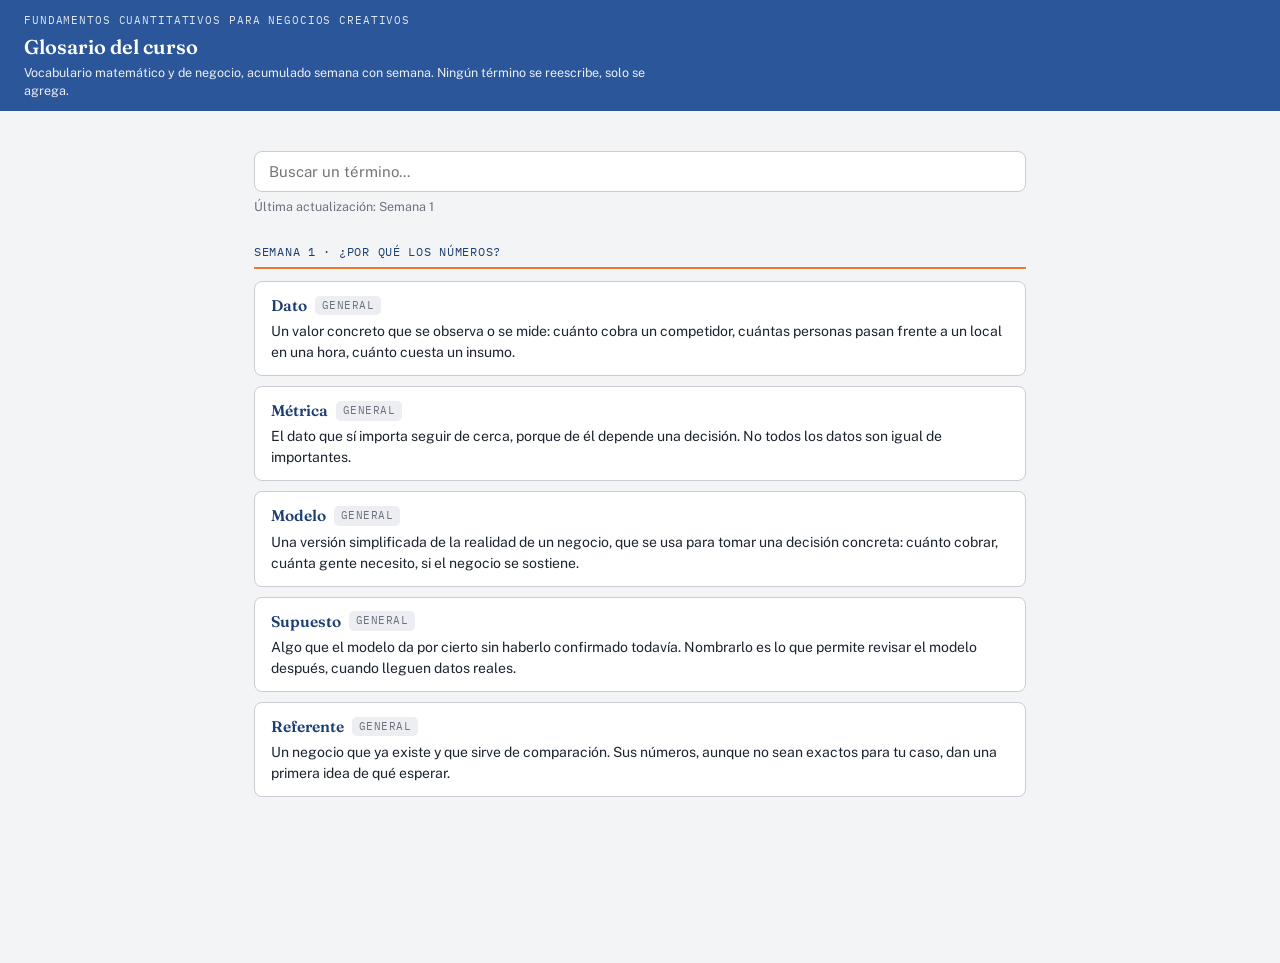
==== glosario/index.html @ 0efedb67 "config" ====
<!DOCTYPE html>
<html lang="es">
<head>
<meta charset="UTF-8">
<meta name="viewport" content="width=device-width, initial-scale=1.0">
<title>Glosario — Fundamentos Cuantitativos para Negocios Creativos</title>
<link rel="preconnect" href="https://fonts.googleapis.com">
<link href="https://fonts.googleapis.com/css2?family=Fraunces:opsz,wght@9..144,400;9..144,600;9..144,700&family=Public+Sans:wght@400;500;600&family=IBM+Plex+Mono:wght@400;500;600&display=swap" rel="stylesheet">
<link rel="stylesheet" href="../assets/styles.css">
<style>
  .glosario-main{ max-width:820px; margin:0 auto; padding:24px 24px 60px; }

  .buscador-wrap{ margin:16px 0 6px; }
  .buscador-wrap input{
    width:100%;
    border:1px solid var(--linea);
    border-radius:8px;
    padding:11px 14px;
    font-family:'Public Sans',sans-serif;
    font-size:15px;
    color:var(--tinta);
    background:#fff;
  }
  .buscador-wrap input:focus-visible{ outline:3px solid var(--naranja); outline-offset:1px; }
  .meta-nota{ font-size:12.5px; color:var(--gris-nota); margin-bottom:4px; }
  .sin-resultados{
    display:none;
    text-align:center;
    color:var(--gris-nota);
    font-size:14px;
    padding:30px 0;
  }

  .semana-seccion{ margin-top:26px; }
  .semana-titulo{
    font-family:'IBM Plex Mono',monospace;
    font-size:12px;
    letter-spacing:.06em;
    text-transform:uppercase;
    color:var(--azul-oscuro);
    border-bottom:2px solid var(--naranja);
    padding-bottom:6px;
    margin-bottom:12px;
  }

  .termino-card{
    background:#fff;
    border:1px solid var(--linea);
    border-radius:8px;
    padding:12px 16px;
    margin-bottom:10px;
  }
  .termino-header{
    display:flex;
    align-items:center;
    gap:8px;
    margin-bottom:4px;
  }
  .termino-header h3{ font-size:15.5px; margin:0; }
  .categoria-tag{
    font-family:'IBM Plex Mono',monospace;
    font-size:10.5px;
    letter-spacing:.04em;
    text-transform:uppercase;
    padding:2px 7px;
    border-radius:5px;
  }
  .categoria-tag.general{ background:var(--nota-fondo); color:var(--gris-nota); }
  .categoria-tag.matematico{ background:rgba(43,87,154,.1); color:var(--azul-oscuro); }
  .categoria-tag.negocio{ background:rgba(232,121,47,.12); color:var(--naranja-oscuro); }
  .termino-card p{ margin:0; font-size:14px; }
</style>
</head>
<body>

<header class="top">
  <div class="eyebrow">Fundamentos Cuantitativos para Negocios Creativos</div>
  <h1>Glosario del curso</h1>
  <div class="sub">Vocabulario matemático y de negocio, acumulado semana con semana. Ningún término se reescribe, solo se agrega.</div>
</header>

<main class="glosario-main">
  <div class="buscador-wrap">
    <input type="text" id="buscador" placeholder="Buscar un término..." oninput="filtrarGlosario()" aria-label="Buscar un término del glosario">
  </div>
  <div class="meta-nota">Última actualización: Semana 1</div>

  <div id="listaGlosario">

    <div class="semana-seccion" data-semana="1">
      <div class="semana-titulo">Semana 1 · ¿Por qué los números?</div>

      <div class="termino-card">
        <div class="termino-header"><h3>Dato</h3><span class="categoria-tag general">General</span></div>
        <p>Un valor concreto que se observa o se mide: cuánto cobra un competidor, cuántas personas pasan frente a un local en una hora, cuánto cuesta un insumo.</p>
      </div>

      <div class="termino-card">
        <div class="termino-header"><h3>Métrica</h3><span class="categoria-tag general">General</span></div>
        <p>El dato que sí importa seguir de cerca, porque de él depende una decisión. No todos los datos son igual de importantes.</p>
      </div>

      <div class="termino-card">
        <div class="termino-header"><h3>Modelo</h3><span class="categoria-tag general">General</span></div>
        <p>Una versión simplificada de la realidad de un negocio, que se usa para tomar una decisión concreta: cuánto cobrar, cuánta gente necesito, si el negocio se sostiene.</p>
      </div>

      <div class="termino-card">
        <div class="termino-header"><h3>Supuesto</h3><span class="categoria-tag general">General</span></div>
        <p>Algo que el modelo da por cierto sin haberlo confirmado todavía. Nombrarlo es lo que permite revisar el modelo después, cuando lleguen datos reales.</p>
      </div>

      <div class="termino-card">
        <div class="termino-header"><h3>Referente</h3><span class="categoria-tag general">General</span></div>
        <p>Un negocio que ya existe y que sirve de comparación. Sus números, aunque no sean exactos para tu caso, dan una primera idea de qué esperar.</p>
      </div>
    </div>

  </div>

  <div class="sin-resultados" id="sinResultados">No hay ningún término que coincida con tu búsqueda.</div>
</main>

<script>
function normalizar(texto){
  return texto.toLowerCase().normalize('NFD').replace(/[\u0300-\u036f]/g, '');
}

function filtrarGlosario(){
  const q = normalizar(document.getElementById('buscador').value.trim());
  const secciones = document.querySelectorAll('.semana-seccion');
  let algunResultado = false;

  secciones.forEach(seccion => {
    const cards = seccion.querySelectorAll('.termino-card');
    let visiblesEnSeccion = 0;

    cards.forEach(card => {
      const texto = normalizar(card.textContent);
      const coincide = q === '' || texto.includes(q);
      card.style.display = coincide ? '' : 'none';
      if(coincide) visiblesEnSeccion++;
    });

    seccion.style.display = visiblesEnSeccion > 0 ? '' : 'none';
    if(visiblesEnSeccion > 0) algunResultado = true;
  });

  document.getElementById('sinResultados').style.display = algunResultado ? 'none' : 'block';
}
</script>

</body>
</html>
---- assets/styles.css ----
/* Fundamentos Cuantitativos para Negocios Creativos — CENTRO */
/* Estilos compartidos de marca para todas las sesiones */

:root{
    --azul:#2B579A;
    --azul-oscuro:#1D3E73;
    --naranja:#E8792F;
    --naranja-oscuro:#C9601D;
    --tinta:#1C2430;
    --papel:#F3F4F6;
    --papel-carta:#FFFFFF;
    --linea:#C9CDD3;
    --gris-nota:#6B7280;
    --nota-fondo:#EDEEF1;
    --radio:10px;
  }
  *{box-sizing:border-box;}
  body{
    margin:0;
    background:var(--papel);
    color:var(--tinta);
    font-family:'Public Sans',sans-serif;
    line-height:1.5;
    padding-bottom:96px;
  }
  h1,h2,h3{
    font-family:'Fraunces',serif;
    font-weight:600;
    margin:0 0 .4em 0;
    color:var(--azul-oscuro);
  }
  .num{ font-family:'IBM Plex Mono',monospace; }

  /* ---------- Header ---------- */
  header.top{
    background:var(--azul);
    color:#fff;
    padding:12px 24px 10px;
  }
  header.top .eyebrow{
    font-family:'IBM Plex Mono',monospace;
    font-size:11px;
    letter-spacing:.08em;
    text-transform:uppercase;
    opacity:.85;
    margin-bottom:3px;
  }
  header.top h1{ color:#fff; font-size:20px; margin-bottom:2px;}
  header.top .sub{ font-size:12.5px; opacity:.9; max-width:640px;}
  .alumno-field{
    margin-top:8px;
    display:flex;
    align-items:center;
    gap:8px;
    flex-wrap:wrap;
  }
  .alumno-field label{ font-size:13px; opacity:.9;}
  .alumno-field input{
    background:rgba(255,255,255,.12);
    border:1px solid rgba(255,255,255,.4);
    border-radius:6px;
    padding:7px 10px;
    color:#fff;
    font-family:'Public Sans',sans-serif;
    font-size:14px;
    min-width:220px;
  }
  .alumno-field input::placeholder{ color:rgba(255,255,255,.65);}

  /* ---------- Tabs ---------- */
  nav.tabs{
    display:flex;
    gap:4px;
    padding:0 24px;
    background:var(--azul);
    border-bottom:3px solid var(--naranja);
  }
  nav.tabs button{
    font-family:'Fraunces',serif;
    font-size:14px;
    font-weight:600;
    padding:8px 16px;
    background:rgba(255,255,255,.08);
    color:rgba(255,255,255,.75);
    border:none;
    border-radius:8px 8px 0 0;
    cursor:pointer;
    transition:background .15s ease,color .15s ease;
  }
  nav.tabs button.active{
    background:var(--papel);
    color:var(--azul-oscuro);
  }
  nav.tabs button:focus-visible{ outline:3px solid var(--naranja); outline-offset:-3px;}

  .progreso-bar{
    padding:6px 24px;
    background:#fff;
    border-bottom:1px solid var(--linea);
    display:flex;
    align-items:center;
    gap:10px;
    font-family:'IBM Plex Mono',monospace;
    font-size:12px;
    color:var(--gris-nota);
  }
  .progreso-track{
    flex:1;
    max-width:220px;
    height:6px;
    background:var(--linea);
    border-radius:99px;
    overflow:hidden;
  }
  .progreso-fill{
    height:100%;
    background:var(--naranja);
    transition:width .3s ease;
  }

  main{ max-width:1080px; margin:0 auto; padding:16px 24px 0;}
  section.panel{ display:none; }
  section.panel.active{ display:block; }

  .grid-two{
    display:grid;
    grid-template-columns:1fr 1fr;
    gap:14px;
    align-items:start;
  }
  @media (max-width:820px){
    .grid-two{ grid-template-columns:1fr; }
  }

  .grid-two-parejo{ align-items:stretch; }
  .grid-two-parejo .card{ display:flex; flex-direction:column; }

  .card{
    background:var(--papel-carta);
    border:1px solid var(--linea);
    border-radius:var(--radio);
    padding:13px 16px;
  }
  .card h3{ font-size:15px; margin-bottom:6px; }
  .card .fuente{
    font-size:11.5px;
    color:var(--gris-nota);
    font-style:italic;
    margin-top:7px;
    border-top:1px dashed var(--linea);
    padding-top:6px;
  }
  .card .fuente a{ color:var(--azul); font-style:normal; }
  .card p{ margin:0 0 6px 0; font-size:13.5px;}

  .ejemplo-tag{
    display:inline-block;
    font-family:'IBM Plex Mono',monospace;
    font-size:10.5px;
    letter-spacing:.05em;
    text-transform:uppercase;
    background:var(--nota-fondo);
    color:var(--gris-nota);
    padding:2px 7px;
    border-radius:5px;
  }

  label.field-label{
    display:block;
    font-size:13px;
    font-weight:600;
    margin:9px 0 4px;
    color:var(--azul-oscuro);
  }
  label.field-label .hint{
    display:block;
    font-weight:400;
    font-size:12.5px;
    color:var(--gris-nota);
    margin-top:2px;
  }
  input[type="text"], input[type="number"], textarea{
    width:100%;
    border:1px solid var(--linea);
    border-radius:7px;
    padding:9px 11px;
    font-family:'Public Sans',sans-serif;
    font-size:14.5px;
    color:var(--tinta);
    background:#fff;
  }
  textarea{ min-height:64px; resize:vertical; }
  input:focus-visible, textarea:focus-visible, button:focus-visible{
    outline:3px solid var(--naranja);
    outline-offset:1px;
  }

  input[type="range"]{
    width:100%;
    accent-color:var(--azul);
    margin-top:4px;
  }
  .slider-row{ margin:8px 0;}
  .slider-row .valores{
    display:flex;
    justify-content:space-between;
    font-family:'IBM Plex Mono',monospace;
    font-size:13px;
    color:var(--azul-oscuro);
    margin-bottom:2px;
  }
  .slider-row .banda{
    font-size:11px;
    color:var(--gris-nota);
    margin-top:2px;
  }

  /* ---------- Ticket / recibo ---------- */
  .ticket-wrap{ margin-top:10px; }
  .ticket{
    background:#fff;
    border:1px solid var(--linea);
    border-radius:2px;
    padding:12px 14px 10px;
    font-family:'IBM Plex Mono',monospace;
    font-size:13px;
    position:relative;
    box-shadow:0 2px 0 rgba(0,0,0,.03);
  }
  .ticket::before{
    content:"";
    position:absolute;
    top:-1px; left:0; right:0; height:8px;
    background-image:radial-gradient(circle at 6px 4px, var(--papel) 4px, transparent 4.5px);
    background-size:12px 8px;
    background-repeat:repeat-x;
  }
  .ticket .titulo-ticket{
    text-align:center;
    font-weight:600;
    letter-spacing:.06em;
    text-transform:uppercase;
    font-size:12px;
    color:var(--azul-oscuro);
    margin-bottom:10px;
  }
  .ticket .fila{
    display:flex;
    justify-content:space-between;
    padding:3px 0;
  }
  .ticket .fila.total{
    border-top:1px dashed var(--linea);
    margin-top:6px;
    padding-top:8px;
    font-weight:600;
    color:var(--naranja-oscuro);
  }
  .ticket .formula{
    font-size:11.5px;
    color:var(--gris-nota);
    text-align:center;
    margin-top:10px;
    font-family:'Public Sans',sans-serif;
    font-style:italic;
  }

  /* ---------- Desplegable de material de referencia ---------- */
  .ref-colapsable{ cursor:default; }
  .ref-colapsable summary{
    cursor:pointer;
    list-style:none;
    font-family:'Fraunces',serif;
    font-weight:600;
    font-size:15px;
    color:var(--azul-oscuro);
    display:flex;
    align-items:center;
    gap:8px;
    padding:2px 0;
  }
  .ref-colapsable summary::-webkit-details-marker{ display:none; }
  .ref-colapsable summary::before{
    content:"▸";
    color:var(--naranja);
    font-size:13px;
    transition:transform .15s ease;
  }
  .ref-colapsable[open] summary::before{ transform:rotate(90deg); }
  .ref-colapsable .resumen-corto{
    font-family:'Public Sans',sans-serif;
    font-weight:400;
    font-size:12.5px;
    color:var(--gris-nota);
  }
  .ref-colapsable .ref-contenido{ margin-top:8px; }

  /* ---------- Ícono de advertencia con tooltip ---------- */
  .warning-icon{
    display:none;
    position:relative;
    margin-left:6px;
    color:var(--naranja-oscuro);
    cursor:help;
    font-size:13px;
  }
  .warning-icon.visible{ display:inline-block; }
  .warning-icon .tooltip-texto{
    visibility:hidden;
    opacity:0;
    position:absolute;
    right:0;
    top:130%;
    width:220px;
    background:#fff;
    border:1px solid var(--linea);
    border-radius:6px;
    padding:8px 10px;
    font-size:12px;
    line-height:1.4;
    color:var(--tinta);
    font-family:'Public Sans',sans-serif;
    font-weight:400;
    text-align:left;
    box-shadow:0 4px 12px rgba(0,0,0,.15);
    z-index:30;
    transition:opacity .15s ease;
  }
  .warning-icon:hover .tooltip-texto,
  .warning-icon:focus .tooltip-texto{
    visibility:visible;
    opacity:1;
  }

  .reflexion-card{ margin-top:12px; }

  /* ---------- Tres tickets, en fila horizontal ---------- */
  .tickets-trio{
    display:grid;
    grid-template-columns:1fr 1.15fr 1fr;
    gap:10px;
    align-items:start;
    margin-top:8px;
  }
  @media (max-width:820px){
    .tickets-trio{ grid-template-columns:1fr; }
  }
  .ticket-fijo{ opacity:.88; }
  .ticket-fijo .titulo-ticket{ color:var(--gris-nota); }
  .ticket-editable{ border-color:var(--azul); box-shadow:0 0 0 2px rgba(43,87,154,.08); }
  .ticket-caption{
    font-size:12px;
    color:var(--gris-nota);
    margin:5px 4px 0;
    text-align:center;
    font-style:italic;
  }

  .grafica-columna{ display:flex; flex-direction:column; gap:10px; }

  /* ---------- Gráfico de barras ---------- */
  .barchart{ width:100%; height:auto; }
  .bar-label{
    font-family:'Public Sans',sans-serif;
    font-size:11px;
    fill:var(--tinta);
  }
  .bar-value{
    font-family:'IBM Plex Mono',monospace;
    font-size:11px;
    font-weight:600;
    fill:var(--azul-oscuro);
    text-anchor:end;
  }
  .bar-track{ fill:var(--nota-fondo); }
  .bar-fill-fijo{ fill:var(--gris-nota); opacity:.55; }
  .bar-fill-editable{ fill:var(--azul); }

  /* ---------- Gauge ---------- */
  .gauge-wrap{ margin:0; }
  .gauge-etiquetas{
    display:flex;
    justify-content:space-between;
    font-size:12px;
    color:var(--gris-nota);
    margin-bottom:4px;
  }
  .gauge-track{
    position:relative;
    height:10px;
    background:var(--nota-fondo);
    border:1px solid var(--linea);
    border-radius:99px;
  }
  .gauge-marcador{
    position:absolute;
    top:-4px;
    width:18px; height:18px;
    border-radius:50%;
    background:var(--azul);
    border:2px solid #fff;
    box-shadow:0 1px 4px rgba(0,0,0,.25);
    transform:translateX(-50%);
    transition:left .2s ease;
  }
  .gauge-fuera{
    font-size:12px;
    color:var(--naranja-oscuro);
    margin-top:6px;
    text-align:center;
    min-height:16px;
  }

  /* ---------- Botón flotante ---------- */
  .fab{
    position:fixed;
    bottom:22px; right:22px;
    background:var(--naranja);
    color:#fff;
    border:none;
    border-radius:99px;
    padding:14px 22px;
    font-family:'Fraunces',serif;
    font-weight:600;
    font-size:15px;
    cursor:pointer;
    box-shadow:0 6px 16px rgba(232,121,47,.4);
    display:flex;
    align-items:center;
    gap:8px;
    transition:transform .15s ease, background .15s ease;
  }
  .fab:hover{ background:var(--naranja-oscuro); transform:translateY(-1px); }

  .footer-nota{
    text-align:center;
    font-size:12px;
    color:var(--gris-nota);
    padding:26px 24px 8px;
  }

  /* ---------- Acordeón ---------- */
  .acordeon{
    max-width:1080px;
    margin:36px auto 0;
    padding:0 24px;
  }
  .acordeon details{
    background:#fff;
    border:1px solid var(--linea);
    border-radius:var(--radio);
    margin-bottom:10px;
    padding:2px 16px;
  }
  .acordeon summary{
    font-family:'Fraunces',serif;
    font-weight:600;
    font-size:15px;
    color:var(--azul-oscuro);
    padding:12px 0;
    cursor:pointer;
    list-style:none;
    display:flex;
    align-items:center;
    gap:8px;
  }
  .acordeon summary::-webkit-details-marker{ display:none; }
  .acordeon summary::before{
    content:"+";
    color:var(--naranja);
    font-size:18px;
    width:16px;
  }
  .acordeon details[open] summary::before{ content:"–"; }
  .acordeon-contenido{
    padding:0 0 16px;
    font-size:14px;
  }
  .rubrica-tabla{
    width:100%;
    border-collapse:collapse;
    margin-top:10px;
    font-size:13px;
  }
  .rubrica-tabla th, .rubrica-tabla td{
    border:1px solid var(--linea);
    padding:8px 10px;
    text-align:left;
    vertical-align:top;
  }
  .rubrica-tabla th{
    background:var(--nota-fondo);
    color:var(--azul-oscuro);
    font-family:'Public Sans',sans-serif;
  }
  .bib-lista{
    margin:8px 0 0;
    padding-left:20px;
    font-size:13.5px;
  }
  .bib-lista li{ margin-bottom:6px; }
  .bib-lista a{ color:var(--azul); }

  @media (prefers-reduced-motion: reduce){
    *{ transition:none !important; }
  }
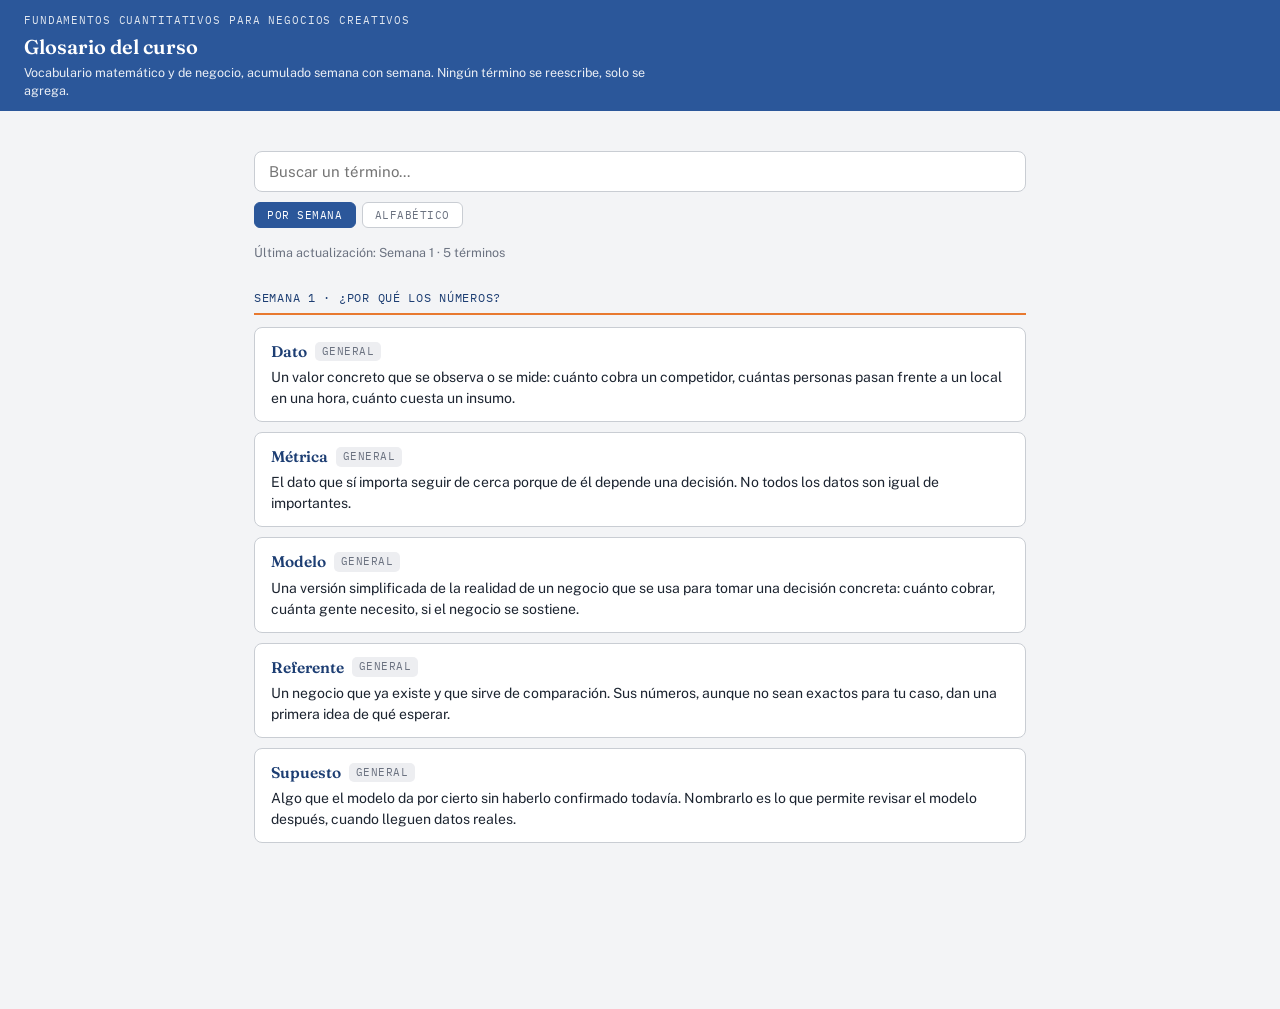
==== commit 2993aefe: "Glosario ok" ====
--- a/glosario/index.html
+++ b/glosario/index.html
@@ -10,7 +10,7 @@
 <style>
   .glosario-main{ max-width:820px; margin:0 auto; padding:24px 24px 60px; }
 
-  .buscador-wrap{ margin:16px 0 6px; }
+  .buscador-wrap{ margin:16px 0 10px; }
   .buscador-wrap input{
     width:100%;
     border:1px solid var(--linea);
@@ -22,15 +22,58 @@
     background:#fff;
   }
   .buscador-wrap input:focus-visible{ outline:3px solid var(--naranja); outline-offset:1px; }
-  .meta-nota{ font-size:12.5px; color:var(--gris-nota); margin-bottom:4px; }
-  .sin-resultados{
-    display:none;
-    text-align:center;
+
+  .vista-toggle{ display:flex; gap:6px; margin-bottom:16px; }
+  .vista-btn{
+    font-family:'IBM Plex Mono',monospace;
+    font-size:11px;
+    letter-spacing:.05em;
+    text-transform:uppercase;
+    padding:5px 12px;
+    border-radius:6px;
+    border:1px solid var(--linea);
+    background:#fff;
     color:var(--gris-nota);
-    font-size:14px;
-    padding:30px 0;
-  }
-
+    cursor:pointer;
+    transition:background .12s, color .12s, border-color .12s;
+  }
+  .vista-btn.activo{ background:var(--azul); color:#fff; border-color:var(--azul); }
+
+  .meta-nota{ font-size:12.5px; color:var(--gris-nota); margin-bottom:18px; }
+
+  /* Tarjetas */
+  .termino-card{
+    background:#fff;
+    border:1px solid var(--linea);
+    border-radius:8px;
+    padding:12px 16px;
+    margin-bottom:10px;
+  }
+  .termino-header{ display:flex; align-items:center; gap:8px; margin-bottom:4px; flex-wrap:wrap; }
+  .termino-header h3{ font-size:15.5px; margin:0; }
+  .categoria-tag{
+    font-family:'IBM Plex Mono',monospace;
+    font-size:10.5px;
+    letter-spacing:.04em;
+    text-transform:uppercase;
+    padding:2px 7px;
+    border-radius:5px;
+  }
+  .categoria-tag.general{ background:var(--nota-fondo); color:var(--gris-nota); }
+  .categoria-tag.matematico{ background:rgba(43,87,154,.1); color:var(--azul-oscuro); }
+  .categoria-tag.negocio{ background:rgba(232,121,47,.12); color:var(--naranja-oscuro); }
+  .semana-pill{
+    font-family:'IBM Plex Mono',monospace;
+    font-size:10px;
+    background:var(--nota-fondo);
+    color:var(--gris-nota);
+    padding:2px 7px;
+    border-radius:5px;
+    margin-left:auto;
+  }
+  .termino-card p{ margin:0; font-size:14px; }
+
+  /* Vista por semana */
   .semana-seccion{ margin-top:26px; }
   .semana-titulo{
     font-family:'IBM Plex Mono',monospace;
@@ -43,32 +86,27 @@
     margin-bottom:12px;
   }
 
-  .termino-card{
-    background:#fff;
-    border:1px solid var(--linea);
-    border-radius:8px;
-    padding:12px 16px;
+  /* Vista alfabética */
+  .letra-grupo{ margin-top:24px; }
+  .letra-header{
+    font-family:'Fraunces',serif;
+    font-size:26px;
+    font-weight:600;
+    color:var(--azul);
+    border-bottom:2px solid var(--naranja);
+    padding-bottom:4px;
     margin-bottom:10px;
-  }
-  .termino-header{
-    display:flex;
-    align-items:center;
-    gap:8px;
-    margin-bottom:4px;
-  }
-  .termino-header h3{ font-size:15.5px; margin:0; }
-  .categoria-tag{
-    font-family:'IBM Plex Mono',monospace;
-    font-size:10.5px;
-    letter-spacing:.04em;
-    text-transform:uppercase;
-    padding:2px 7px;
-    border-radius:5px;
-  }
-  .categoria-tag.general{ background:var(--nota-fondo); color:var(--gris-nota); }
-  .categoria-tag.matematico{ background:rgba(43,87,154,.1); color:var(--azul-oscuro); }
-  .categoria-tag.negocio{ background:rgba(232,121,47,.12); color:var(--naranja-oscuro); }
-  .termino-card p{ margin:0; font-size:14px; }
+    line-height:1;
+  }
+
+  .sin-resultados{
+    display:none;
+    text-align:center;
+    color:var(--gris-nota);
+    font-size:14px;
+    padding:30px 0;
+  }
+  .cargando{ text-align:center; color:var(--gris-nota); padding:40px 0; font-size:14px; }
 </style>
 </head>
 <body>
@@ -81,73 +119,157 @@
 
 <main class="glosario-main">
   <div class="buscador-wrap">
-    <input type="text" id="buscador" placeholder="Buscar un término..." oninput="filtrarGlosario()" aria-label="Buscar un término del glosario">
+    <input type="text" id="buscador" placeholder="Buscar un término..." oninput="filtrar()" aria-label="Buscar un término del glosario">
   </div>
-  <div class="meta-nota">Última actualización: Semana 1</div>
-
-  <div id="listaGlosario">
-
-    <div class="semana-seccion" data-semana="1">
-      <div class="semana-titulo">Semana 1 · ¿Por qué los números?</div>
-
-      <div class="termino-card">
-        <div class="termino-header"><h3>Dato</h3><span class="categoria-tag general">General</span></div>
-        <p>Un valor concreto que se observa o se mide: cuánto cobra un competidor, cuántas personas pasan frente a un local en una hora, cuánto cuesta un insumo.</p>
-      </div>
-
-      <div class="termino-card">
-        <div class="termino-header"><h3>Métrica</h3><span class="categoria-tag general">General</span></div>
-        <p>El dato que sí importa seguir de cerca, porque de él depende una decisión. No todos los datos son igual de importantes.</p>
-      </div>
-
-      <div class="termino-card">
-        <div class="termino-header"><h3>Modelo</h3><span class="categoria-tag general">General</span></div>
-        <p>Una versión simplificada de la realidad de un negocio, que se usa para tomar una decisión concreta: cuánto cobrar, cuánta gente necesito, si el negocio se sostiene.</p>
-      </div>
-
-      <div class="termino-card">
-        <div class="termino-header"><h3>Supuesto</h3><span class="categoria-tag general">General</span></div>
-        <p>Algo que el modelo da por cierto sin haberlo confirmado todavía. Nombrarlo es lo que permite revisar el modelo después, cuando lleguen datos reales.</p>
-      </div>
-
-      <div class="termino-card">
-        <div class="termino-header"><h3>Referente</h3><span class="categoria-tag general">General</span></div>
-        <p>Un negocio que ya existe y que sirve de comparación. Sus números, aunque no sean exactos para tu caso, dan una primera idea de qué esperar.</p>
-      </div>
-    </div>
-
+
+  <div class="vista-toggle">
+    <button class="vista-btn activo" id="btnSemana" onclick="cambiarVista('semana')">Por semana</button>
+    <button class="vista-btn" id="btnAlfabetico" onclick="cambiarVista('alfabetico')">Alfabético</button>
   </div>
 
+  <div class="meta-nota" id="metaNota">Cargando…</div>
+
+  <div id="contenido"><div class="cargando">Cargando glosario…</div></div>
   <div class="sin-resultados" id="sinResultados">No hay ningún término que coincida con tu búsqueda.</div>
 </main>
 
 <script>
-function normalizar(texto){
-  return texto.toLowerCase().normalize('NFD').replace(/[\u0300-\u036f]/g, '');
-}
-
-function filtrarGlosario(){
-  const q = normalizar(document.getElementById('buscador').value.trim());
-  const secciones = document.querySelectorAll('.semana-seccion');
-  let algunResultado = false;
-
-  secciones.forEach(seccion => {
-    const cards = seccion.querySelectorAll('.termino-card');
-    let visiblesEnSeccion = 0;
-
-    cards.forEach(card => {
-      const texto = normalizar(card.textContent);
-      const coincide = q === '' || texto.includes(q);
+var terminos = [];
+var vistaActual = 'semana';
+
+/* ── Parseo CSV ── */
+function parsearCSV(texto){
+  var lineas = texto.trim().split('\n');
+  var encabezados = lineas[0].split(',');
+  return lineas.slice(1).map(function(linea){
+    // Manejo básico de campos con comas dentro de comillas
+    var cols = [];
+    var dentro = false;
+    var actual = '';
+    for(var i = 0; i < linea.length; i++){
+      var c = linea[i];
+      if(c === '"'){ dentro = !dentro; }
+      else if(c === ',' && !dentro){ cols.push(actual); actual = ''; }
+      else { actual += c; }
+    }
+    cols.push(actual);
+    var obj = {};
+    encabezados.forEach(function(h, i){ obj[h.trim()] = (cols[i] || '').trim(); });
+    return obj;
+  }).filter(function(r){ return r.termino; });
+}
+
+function normalizar(t){
+  return t.toLowerCase().normalize('NFD').replace(/[\u0300-\u036f]/g,'');
+}
+
+/* ── Construir tarjeta ── */
+function crearCard(t, mostrarSemana){
+  var cat = t.categoria || 'general';
+  var catLabel = cat.charAt(0).toUpperCase() + cat.slice(1);
+  var pill = mostrarSemana
+    ? '<span class="semana-pill">Sem. ' + t.semana + '</span>'
+    : '';
+  return '<div class="termino-card">' +
+    '<div class="termino-header">' +
+      '<h3>' + t.termino + '</h3>' +
+      '<span class="categoria-tag ' + cat + '">' + catLabel + '</span>' +
+      pill +
+    '</div>' +
+    '<p>' + t.definicion + '</p>' +
+  '</div>';
+}
+
+/* ── Render por semana ── */
+function renderSemana(lista){
+  var grupos = {};
+  var orden  = [];
+  lista.forEach(function(t){
+    var key = 'sem' + t.semana;
+    if(!grupos[key]){ grupos[key] = { semana: t.semana, titulo: t.semana_titulo, items: [] }; orden.push(key); }
+    grupos[key].items.push(t);
+  });
+  return orden.map(function(key){
+    var g = grupos[key];
+    return '<div class="semana-seccion" data-semana="' + g.semana + '">' +
+      '<div class="semana-titulo">Semana ' + g.semana + ' · ' + g.titulo + '</div>' +
+      g.items.map(function(t){ return crearCard(t, false); }).join('') +
+    '</div>';
+  }).join('');
+}
+
+/* ── Render alfabético ── */
+function renderAlfabetico(lista){
+  var ordenados = lista.slice().sort(function(a,b){
+    return normalizar(a.termino).localeCompare(normalizar(b.termino), 'es');
+  });
+  var grupos = {};
+  var letras = [];
+  ordenados.forEach(function(t){
+    var letra = normalizar(t.termino[0]).toUpperCase();
+    if(!grupos[letra]){ grupos[letra] = []; letras.push(letra); }
+    grupos[letra].push(t);
+  });
+  return letras.map(function(letra){
+    return '<div class="letra-grupo" data-letra="' + letra + '">' +
+      '<div class="letra-header">' + letra + '</div>' +
+      grupos[letra].map(function(t){ return crearCard(t, true); }).join('') +
+    '</div>';
+  }).join('');
+}
+
+/* ── Cambio de vista ── */
+function cambiarVista(vista){
+  vistaActual = vista;
+  document.getElementById('btnSemana').classList.toggle('activo', vista === 'semana');
+  document.getElementById('btnAlfabetico').classList.toggle('activo', vista === 'alfabetico');
+  renderContenido(terminos);
+  filtrar();
+}
+
+function renderContenido(lista){
+  document.getElementById('contenido').innerHTML =
+    vistaActual === 'semana' ? renderSemana(lista) : renderAlfabetico(lista);
+}
+
+/* ── Filtrado ── */
+function filtrar(){
+  var q = normalizar(document.getElementById('buscador').value.trim());
+  var grupos = document.querySelectorAll('#contenido .semana-seccion, #contenido .letra-grupo');
+  var algunResultado = false;
+
+  grupos.forEach(function(grupo){
+    var cards = grupo.querySelectorAll('.termino-card');
+    var visibles = 0;
+    cards.forEach(function(card){
+      var coincide = !q || normalizar(card.textContent).includes(q);
       card.style.display = coincide ? '' : 'none';
-      if(coincide) visiblesEnSeccion++;
+      if(coincide) visibles++;
     });
-
-    seccion.style.display = visiblesEnSeccion > 0 ? '' : 'none';
-    if(visiblesEnSeccion > 0) algunResultado = true;
+    grupo.style.display = visibles > 0 ? '' : 'none';
+    if(visibles > 0) algunResultado = true;
   });
 
   document.getElementById('sinResultados').style.display = algunResultado ? 'none' : 'block';
 }
+
+/* ── Carga del CSV ── */
+fetch('terminos.csv')
+  .then(function(r){ return r.text(); })
+  .then(function(texto){
+    terminos = parsearCSV(texto);
+
+    // Meta nota con semana máxima
+    var maxSemana = terminos.reduce(function(m, t){ return Math.max(m, parseInt(t.semana)||0); }, 0);
+    document.getElementById('metaNota').textContent = 'Última actualización: Semana ' + maxSemana + ' · ' + terminos.length + ' términos';
+
+    renderContenido(terminos);
+    filtrar();
+  })
+  .catch(function(){
+    document.getElementById('contenido').innerHTML =
+      '<p style="color:var(--gris-nota);text-align:center;padding:30px 0;">No se pudo cargar el glosario. Abre la página desde un servidor local.</p>';
+  });
 </script>
 
 </body>
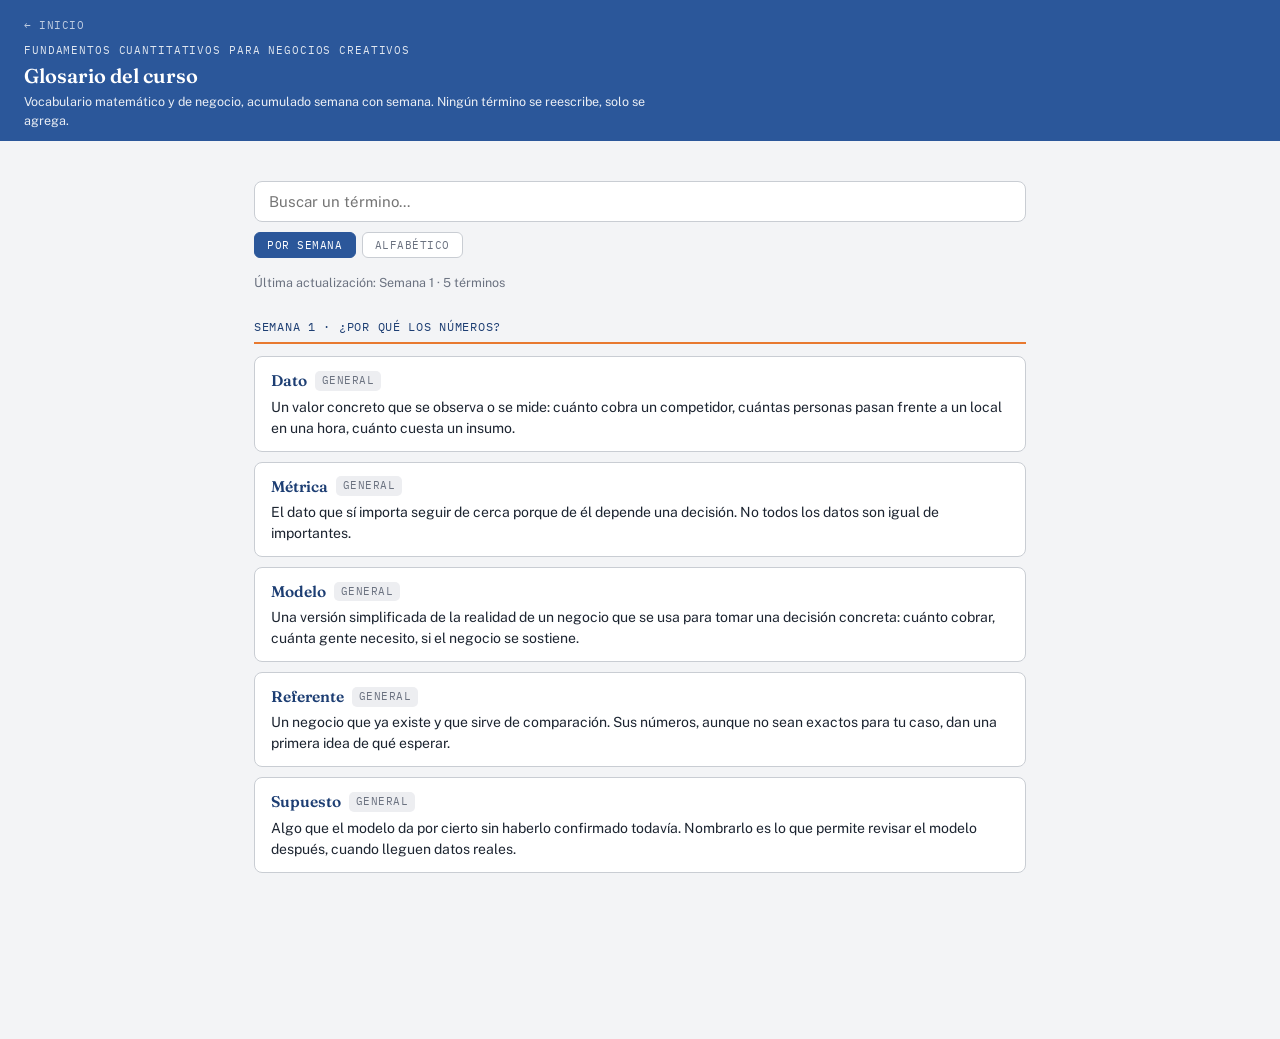
==== commit 6b9d2b84: "links a landing" ====
--- a/glosario/index.html
+++ b/glosario/index.html
@@ -112,6 +112,7 @@
 <body>
 
 <header class="top">
+  <a href="../index.html" class="nav-back">← Inicio</a>
   <div class="eyebrow">Fundamentos Cuantitativos para Negocios Creativos</div>
   <h1>Glosario del curso</h1>
   <div class="sub">Vocabulario matemático y de negocio, acumulado semana con semana. Ningún término se reescribe, solo se agrega.</div>
--- a/assets/styles.css
+++ b/assets/styles.css
@@ -31,6 +31,21 @@
   }
   .num{ font-family:'IBM Plex Mono',monospace; }
 
+  /* ---------- Back nav ---------- */
+  .nav-back{
+    display:inline-flex;
+    align-items:center;
+    gap:4px;
+    font-family:'IBM Plex Mono',monospace;
+    font-size:11px;
+    letter-spacing:.05em;
+    text-transform:uppercase;
+    color:rgba(255,255,255,.7);
+    text-decoration:none;
+    margin-bottom:8px;
+  }
+  .nav-back:hover{ color:#fff; }
+
   /* ---------- Header ---------- */
   header.top{
     background:var(--azul);
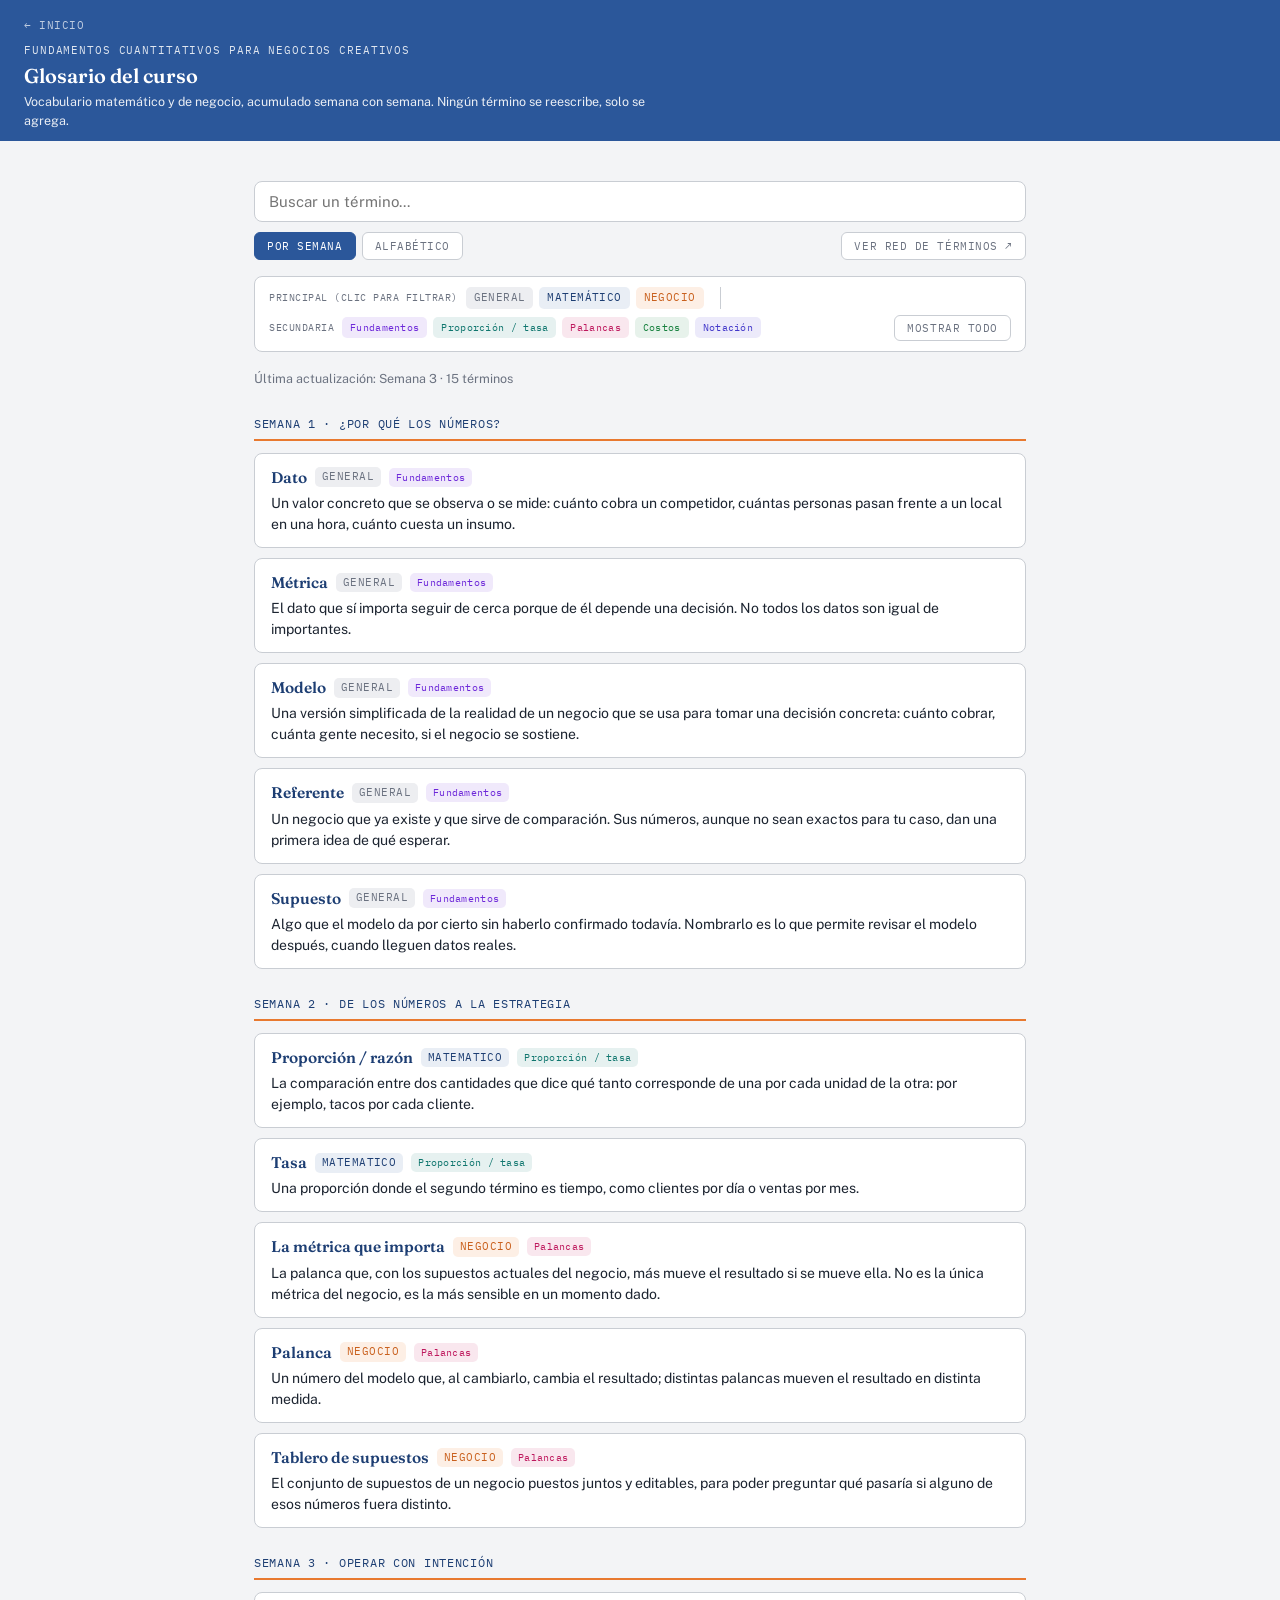
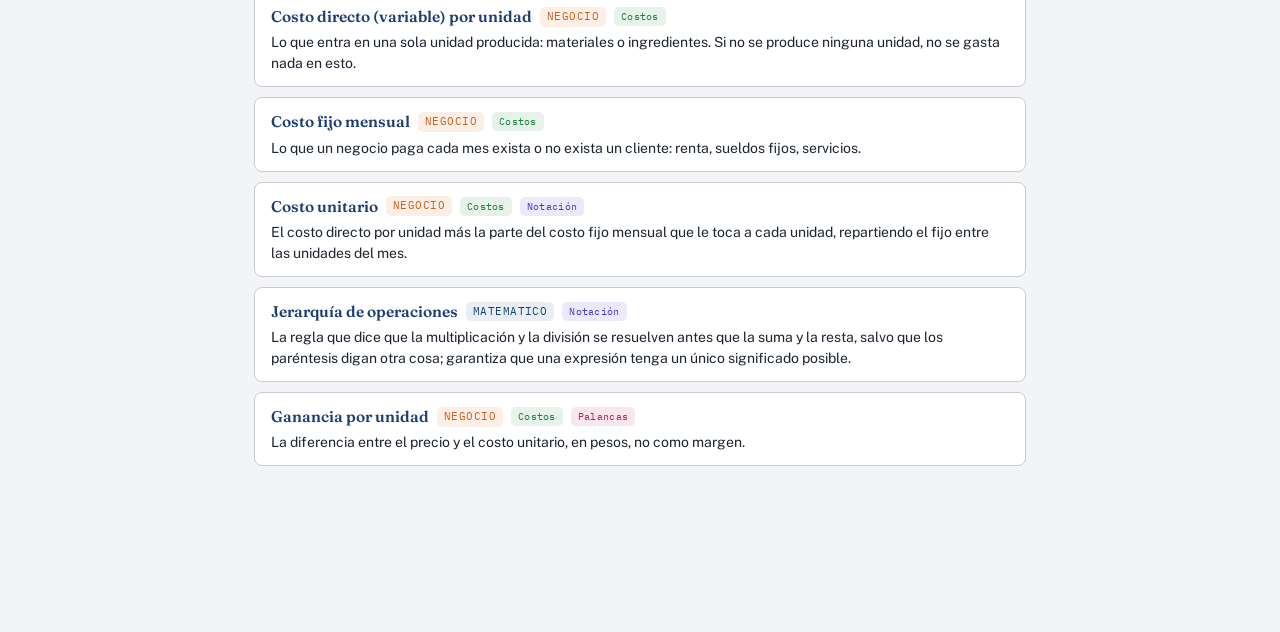
==== commit 505b768f: "S2 y 3" ====
--- a/glosario/index.html
+++ b/glosario/index.html
@@ -3,7 +3,7 @@
 <head>
 <meta charset="UTF-8">
 <meta name="viewport" content="width=device-width, initial-scale=1.0">
-<title>Glosario — Fundamentos Cuantitativos para Negocios Creativos</title>
+<title>Glosario · Fundamentos Cuantitativos para Negocios Creativos</title>
 <link rel="preconnect" href="https://fonts.googleapis.com">
 <link href="https://fonts.googleapis.com/css2?family=Fraunces:opsz,wght@9..144,400;9..144,600;9..144,700&family=Public+Sans:wght@400;500;600&family=IBM+Plex+Mono:wght@400;500;600&display=swap" rel="stylesheet">
 <link rel="stylesheet" href="../assets/styles.css">
@@ -62,6 +62,61 @@
   .categoria-tag.general{ background:var(--nota-fondo); color:var(--gris-nota); }
   .categoria-tag.matematico{ background:rgba(43,87,154,.1); color:var(--azul-oscuro); }
   .categoria-tag.negocio{ background:rgba(232,121,47,.12); color:var(--naranja-oscuro); }
+
+  /* Etiquetas secundarias */
+  .tag-sec{
+    font-family:'IBM Plex Mono',monospace;
+    font-size:10px;
+    letter-spacing:.03em;
+    padding:2px 7px;
+    border-radius:5px;
+  }
+  .tag-sec.fundamentos{ background:rgba(109,40,217,.10); color:#6d28d9; }
+  .tag-sec.proporcion-tasa{ background:rgba(15,118,110,.10); color:#0f766e; }
+  .tag-sec.palancas{ background:rgba(190,24,93,.10); color:#be185d; }
+  .tag-sec.costos{ background:rgba(21,128,61,.10); color:#15803d; }
+  .tag-sec.notacion{ background:rgba(67,56,202,.10); color:#4338ca; }
+
+  /* Leyenda como filtro clickeable */
+  .leyenda .categoria-tag,
+  .leyenda .tag-sec{
+    cursor:pointer;
+    border:1px solid transparent;
+    user-select:none;
+    transition:opacity .12s ease, filter .12s ease;
+  }
+  .leyenda .categoria-tag:hover,
+  .leyenda .tag-sec:hover{ border-color:currentColor; }
+  .leyenda .categoria-tag:focus-visible,
+  .leyenda .tag-sec:focus-visible{ outline:2px solid var(--azul); outline-offset:2px; }
+  .leyenda .categoria-tag.inactiva,
+  .leyenda .tag-sec.inactiva{
+    opacity:.4;
+    filter:grayscale(55%);
+  }
+
+  /* Leyenda de colores */
+  .leyenda{
+    display:flex;
+    flex-wrap:wrap;
+    gap:6px 14px;
+    margin:0 0 18px;
+    padding:10px 14px;
+    background:var(--papel-carta);
+    border:1px solid var(--linea);
+    border-radius:8px;
+  }
+  .leyenda-grupo{ display:flex; align-items:center; gap:6px; flex-wrap:wrap; }
+  .leyenda-titulo{
+    font-family:'IBM Plex Mono',monospace;
+    font-size:10px;
+    letter-spacing:.05em;
+    text-transform:uppercase;
+    color:var(--gris-nota);
+    margin-right:2px;
+  }
+  .leyenda-sep{ width:1px; align-self:stretch; background:var(--linea); margin:0 2px; }
+  @media (max-width:600px){ .leyenda-sep{ display:none; } }
   .semana-pill{
     font-family:'IBM Plex Mono',monospace;
     font-size:10px;
@@ -126,6 +181,26 @@
   <div class="vista-toggle">
     <button class="vista-btn activo" id="btnSemana" onclick="cambiarVista('semana')">Por semana</button>
     <button class="vista-btn" id="btnAlfabetico" onclick="cambiarVista('alfabetico')">Alfabético</button>
+    <a class="vista-btn" id="btnRed" href="red.html" style="margin-left:auto;text-decoration:none;display:inline-block;">Ver red de términos ↗</a>
+  </div>
+
+  <div class="leyenda" id="leyenda">
+    <div class="leyenda-grupo">
+      <span class="leyenda-titulo">Principal (clic para filtrar)</span>
+      <span class="categoria-tag general" role="button" tabindex="0" data-tipo="principal" data-valor="general" onclick="toggleFiltroTag(this,'principal','general')" onkeydown="onLeyendaKeydown(event,this,'principal','general')">General</span>
+      <span class="categoria-tag matematico" role="button" tabindex="0" data-tipo="principal" data-valor="matematico" onclick="toggleFiltroTag(this,'principal','matematico')" onkeydown="onLeyendaKeydown(event,this,'principal','matematico')">Matemático</span>
+      <span class="categoria-tag negocio" role="button" tabindex="0" data-tipo="principal" data-valor="negocio" onclick="toggleFiltroTag(this,'principal','negocio')" onkeydown="onLeyendaKeydown(event,this,'principal','negocio')">Negocio</span>
+    </div>
+    <div class="leyenda-sep"></div>
+    <div class="leyenda-grupo">
+      <span class="leyenda-titulo">Secundaria</span>
+      <span class="tag-sec fundamentos" role="button" tabindex="0" data-tipo="secundaria" data-valor="fundamentos" onclick="toggleFiltroTag(this,'secundaria','fundamentos')" onkeydown="onLeyendaKeydown(event,this,'secundaria','fundamentos')">Fundamentos</span>
+      <span class="tag-sec proporcion-tasa" role="button" tabindex="0" data-tipo="secundaria" data-valor="proporcion-tasa" onclick="toggleFiltroTag(this,'secundaria','proporcion-tasa')" onkeydown="onLeyendaKeydown(event,this,'secundaria','proporcion-tasa')">Proporción / tasa</span>
+      <span class="tag-sec palancas" role="button" tabindex="0" data-tipo="secundaria" data-valor="palancas" onclick="toggleFiltroTag(this,'secundaria','palancas')" onkeydown="onLeyendaKeydown(event,this,'secundaria','palancas')">Palancas</span>
+      <span class="tag-sec costos" role="button" tabindex="0" data-tipo="secundaria" data-valor="costos" onclick="toggleFiltroTag(this,'secundaria','costos')" onkeydown="onLeyendaKeydown(event,this,'secundaria','costos')">Costos</span>
+      <span class="tag-sec notacion" role="button" tabindex="0" data-tipo="secundaria" data-valor="notacion" onclick="toggleFiltroTag(this,'secundaria','notacion')" onkeydown="onLeyendaKeydown(event,this,'secundaria','notacion')">Notación</span>
+    </div>
+    <button class="vista-btn" id="btnLimpiarFiltro" onclick="limpiarFiltroTags()" style="margin-left:auto;">Mostrar todo</button>
   </div>
 
   <div class="meta-nota" id="metaNota">Cargando…</div>
@@ -164,17 +239,75 @@
   return t.toLowerCase().normalize('NFD').replace(/[\u0300-\u036f]/g,'');
 }
 
+var ETIQUETAS_SEC = {
+  'fundamentos': 'Fundamentos',
+  'proporcion-tasa': 'Proporción / tasa',
+  'palancas': 'Palancas',
+  'costos': 'Costos',
+  'notacion': 'Notación'
+};
+
+/* ── Filtro por etiquetas (leyenda clickeable) ── */
+var filtroPrincipal = new Set(['general', 'matematico', 'negocio']);
+var filtroSecundaria = new Set(Object.keys(ETIQUETAS_SEC));
+
+function terminosFiltrados(){
+  return terminos.filter(function(t){
+    var cat = t.categoria_principal || 'general';
+    if(!filtroPrincipal.has(cat)) return false;
+    var secs = (t.categorias_secundarias || '')
+      .split(';')
+      .map(function(s){ return s.trim(); })
+      .filter(Boolean);
+    if(secs.length === 0) return true;
+    return secs.some(function(s){ return filtroSecundaria.has(s); });
+  });
+}
+
+function toggleFiltroTag(el, tipo, valor){
+  var set = tipo === 'principal' ? filtroPrincipal : filtroSecundaria;
+  if(set.has(valor)){ set.delete(valor); } else { set.add(valor); }
+  el.classList.toggle('inactiva', !set.has(valor));
+  renderContenido(terminosFiltrados());
+  filtrar();
+}
+
+function onLeyendaKeydown(e, el, tipo, valor){
+  if(e.key === 'Enter' || e.key === ' '){
+    e.preventDefault();
+    toggleFiltroTag(el, tipo, valor);
+  }
+}
+
+function limpiarFiltroTags(){
+  filtroPrincipal = new Set(['general', 'matematico', 'negocio']);
+  filtroSecundaria = new Set(Object.keys(ETIQUETAS_SEC));
+  document.querySelectorAll('#leyenda .categoria-tag, #leyenda .tag-sec').forEach(function(el){
+    el.classList.remove('inactiva');
+  });
+  renderContenido(terminosFiltrados());
+  filtrar();
+}
+
 /* ── Construir tarjeta ── */
 function crearCard(t, mostrarSemana){
-  var cat = t.categoria || 'general';
+  var cat = t.categoria_principal || 'general';
   var catLabel = cat.charAt(0).toUpperCase() + cat.slice(1);
   var pill = mostrarSemana
     ? '<span class="semana-pill">Sem. ' + t.semana + '</span>'
     : '';
+  var secundarias = (t.categorias_secundarias || '')
+    .split(';')
+    .map(function(s){ return s.trim(); })
+    .filter(function(s){ return s && ETIQUETAS_SEC[s]; })
+    .slice(0, 3)
+    .map(function(s){ return '<span class="tag-sec ' + s + '">' + ETIQUETAS_SEC[s] + '</span>'; })
+    .join('');
   return '<div class="termino-card">' +
     '<div class="termino-header">' +
       '<h3>' + t.termino + '</h3>' +
       '<span class="categoria-tag ' + cat + '">' + catLabel + '</span>' +
+      secundarias +
       pill +
     '</div>' +
     '<p>' + t.definicion + '</p>' +
@@ -224,7 +357,7 @@
   vistaActual = vista;
   document.getElementById('btnSemana').classList.toggle('activo', vista === 'semana');
   document.getElementById('btnAlfabetico').classList.toggle('activo', vista === 'alfabetico');
-  renderContenido(terminos);
+  renderContenido(terminosFiltrados());
   filtrar();
 }
 
@@ -264,7 +397,7 @@
     var maxSemana = terminos.reduce(function(m, t){ return Math.max(m, parseInt(t.semana)||0); }, 0);
     document.getElementById('metaNota').textContent = 'Última actualización: Semana ' + maxSemana + ' · ' + terminos.length + ' términos';
 
-    renderContenido(terminos);
+    renderContenido(terminosFiltrados());
     filtrar();
   })
   .catch(function(){
--- a/assets/styles.css
+++ b/assets/styles.css
@@ -1,4 +1,4 @@
-/* Fundamentos Cuantitativos para Negocios Creativos — CENTRO */
+/* Fundamentos Cuantitativos para Negocios Creativos: CENTRO */
 /* Estilos compartidos de marca para todas las sesiones */
 
 :root{
@@ -460,6 +460,73 @@
     margin:36px auto 0;
     padding:0 24px;
   }
+  .acordeon.acordeon-col{
+    max-width:none;
+    margin:0;
+    padding:0;
+    display:flex;
+    flex-direction:column;
+  }
+  .acordeon.acordeon-col details{
+    display:flex;
+    flex-direction:column;
+    flex:1;
+  }
+  .acordeon.acordeon-col .acordeon-contenido{
+    display:flex;
+    flex-direction:column;
+    flex:1;
+  }
+  .acordeon.acordeon-col .reflexion-bloque{
+    margin-top:auto;
+    padding-top:10px;
+  }
+  .entrega-nota{
+    font-size:12.5px;
+    color:var(--naranja-oscuro);
+    background:#fff8ec;
+    border-left:3px solid var(--naranja);
+    padding:8px 12px;
+    border-radius:0 6px 6px 0;
+    margin:0 0 14px;
+    line-height:1.5;
+  }
+
+  /* ---------- Formulario de reflexión (dentro del acordeón) ---------- */
+  .reflexion-instruccion{
+    font-size:12px;
+    color:var(--gris-nota);
+    font-style:italic;
+    margin:10px 0 10px;
+  }
+  .reflexion-item{ margin-bottom:14px; }
+  .reflexion-pregunta{
+    display:block;
+    font-size:13px;
+    margin-bottom:5px;
+    line-height:1.45;
+  }
+  .reflexion-textarea{
+    width:100%;
+    min-height:80px;
+    border:1px solid var(--linea);
+    border-radius:8px;
+    padding:8px 10px;
+    font-family:'Public Sans',sans-serif;
+    font-size:13px;
+    color:var(--tinta);
+    resize:vertical;
+    box-sizing:border-box;
+  }
+  .reflexion-textarea:focus-visible{ outline:2px solid var(--azul); outline-offset:1px; }
+  .reflexion-contador{
+    font-family:'IBM Plex Mono',monospace;
+    font-size:11px;
+    color:var(--gris-nota);
+    margin-top:3px;
+    text-align:right;
+  }
+  .reflexion-contador.ok{ color:#1d7a4e; }
   .acordeon details{
     background:#fff;
     border:1px solid var(--linea);
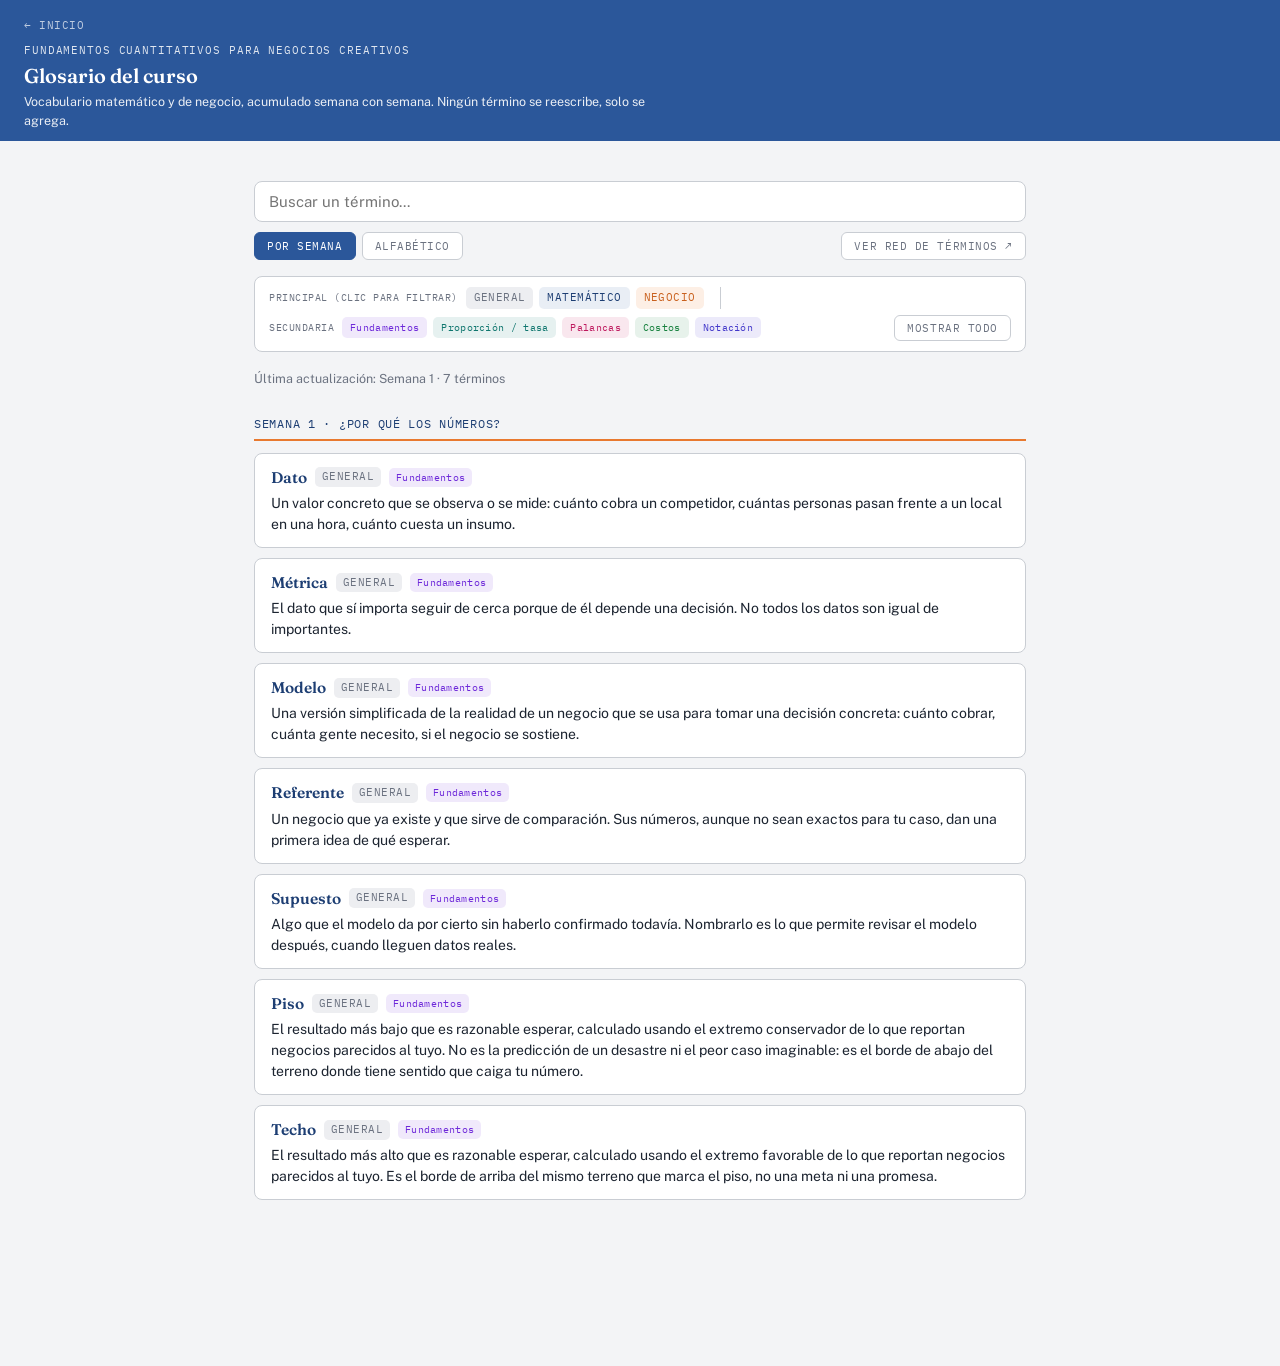
==== commit 0106be64: "S1ok" ====
--- a/glosario/index.html
+++ b/glosario/index.html
@@ -209,6 +209,7 @@
   <div class="sin-resultados" id="sinResultados">No hay ningún término que coincida con tu búsqueda.</div>
 </main>
 
+<script src="../assets/sesiones.js"></script>
 <script>
 var terminos = [];
 var vistaActual = 'semana';
@@ -247,9 +248,16 @@
   'notacion': 'Notación'
 };
 
-/* ── Filtro por etiquetas (leyenda clickeable) ── */
-var filtroPrincipal = new Set(['general', 'matematico', 'negocio']);
-var filtroSecundaria = new Set(Object.keys(ETIQUETAS_SEC));
+/* ── Filtro por etiquetas (leyenda clickeable) ──
+   Estado inicial: todo seleccionado (sin filtro activo). El primer clic sobre
+   una etiqueta aísla esa selección (deja solo esa); los clics siguientes van
+   agregando otras etiquetas al conjunto. Quitar la última etiqueta seleccionada
+   regresa al estado inicial (todo seleccionado), nunca deja la lista vacía. */
+var CATEGORIAS_PRINCIPALES = ['general', 'matematico', 'negocio'];
+var CATEGORIAS_SECUNDARIAS = Object.keys(ETIQUETAS_SEC);
+
+var filtroPrincipal = new Set(CATEGORIAS_PRINCIPALES);
+var filtroSecundaria = new Set(CATEGORIAS_SECUNDARIAS);
 
 function terminosFiltrados(){
   return terminos.filter(function(t){
@@ -264,10 +272,37 @@
   });
 }
 
+function actualizarClasesLeyenda(){
+  document.querySelectorAll('#leyenda [data-tipo]').forEach(function(el){
+    var tipo = el.getAttribute('data-tipo');
+    var valor = el.getAttribute('data-valor');
+    var set = tipo === 'principal' ? filtroPrincipal : filtroSecundaria;
+    el.classList.toggle('inactiva', !set.has(valor));
+  });
+}
+
 function toggleFiltroTag(el, tipo, valor){
+  var todasOpciones = tipo === 'principal' ? CATEGORIAS_PRINCIPALES : CATEGORIAS_SECUNDARIAS;
   var set = tipo === 'principal' ? filtroPrincipal : filtroSecundaria;
-  if(set.has(valor)){ set.delete(valor); } else { set.add(valor); }
-  el.classList.toggle('inactiva', !set.has(valor));
+  var estabaTodoSeleccionado = set.size === todasOpciones.length;
+
+  if(estabaTodoSeleccionado){
+    // Aísla: deja seleccionada solo esta etiqueta.
+    set.clear();
+    set.add(valor);
+  } else if(set.has(valor)){
+    // Ya estaba seleccionada dentro de un subconjunto: la quita.
+    set.delete(valor);
+    if(set.size === 0){
+      // No quedó ninguna seleccionada: regresa a "todo seleccionado".
+      todasOpciones.forEach(function(v){ set.add(v); });
+    }
+  } else {
+    // Se agrega a la selección ya aislada.
+    set.add(valor);
+  }
+
+  actualizarClasesLeyenda();
   renderContenido(terminosFiltrados());
   filtrar();
 }
@@ -280,11 +315,9 @@
 }
 
 function limpiarFiltroTags(){
-  filtroPrincipal = new Set(['general', 'matematico', 'negocio']);
-  filtroSecundaria = new Set(Object.keys(ETIQUETAS_SEC));
-  document.querySelectorAll('#leyenda .categoria-tag, #leyenda .tag-sec').forEach(function(el){
-    el.classList.remove('inactiva');
-  });
+  filtroPrincipal = new Set(CATEGORIAS_PRINCIPALES);
+  filtroSecundaria = new Set(CATEGORIAS_SECUNDARIAS);
+  actualizarClasesLeyenda();
   renderContenido(terminosFiltrados());
   filtrar();
 }
@@ -387,11 +420,16 @@
   document.getElementById('sinResultados').style.display = algunResultado ? 'none' : 'block';
 }
 
-/* ── Carga del CSV ── */
-fetch('terminos.csv')
-  .then(function(r){ return r.text(); })
-  .then(function(texto){
-    terminos = parsearCSV(texto);
+/* ── Carga del CSV ──
+   Solo entran los términos de sesiones marcadas como visibles en sesiones.csv,
+   así el glosario avanza al mismo ritmo que el curso. */
+Promise.all([
+  fetch('terminos.csv').then(function(r){ return r.text(); }),
+  FCNC.visiblesGlosario()
+])
+  .then(function(res){
+    var texto = res[0], visibles = res[1];
+    terminos = parsearCSV(texto).filter(function(t){ return visibles.tiene(t.semana); });
 
     // Meta nota con semana máxima
     var maxSemana = terminos.reduce(function(m, t){ return Math.max(m, parseInt(t.semana)||0); }, 0);
